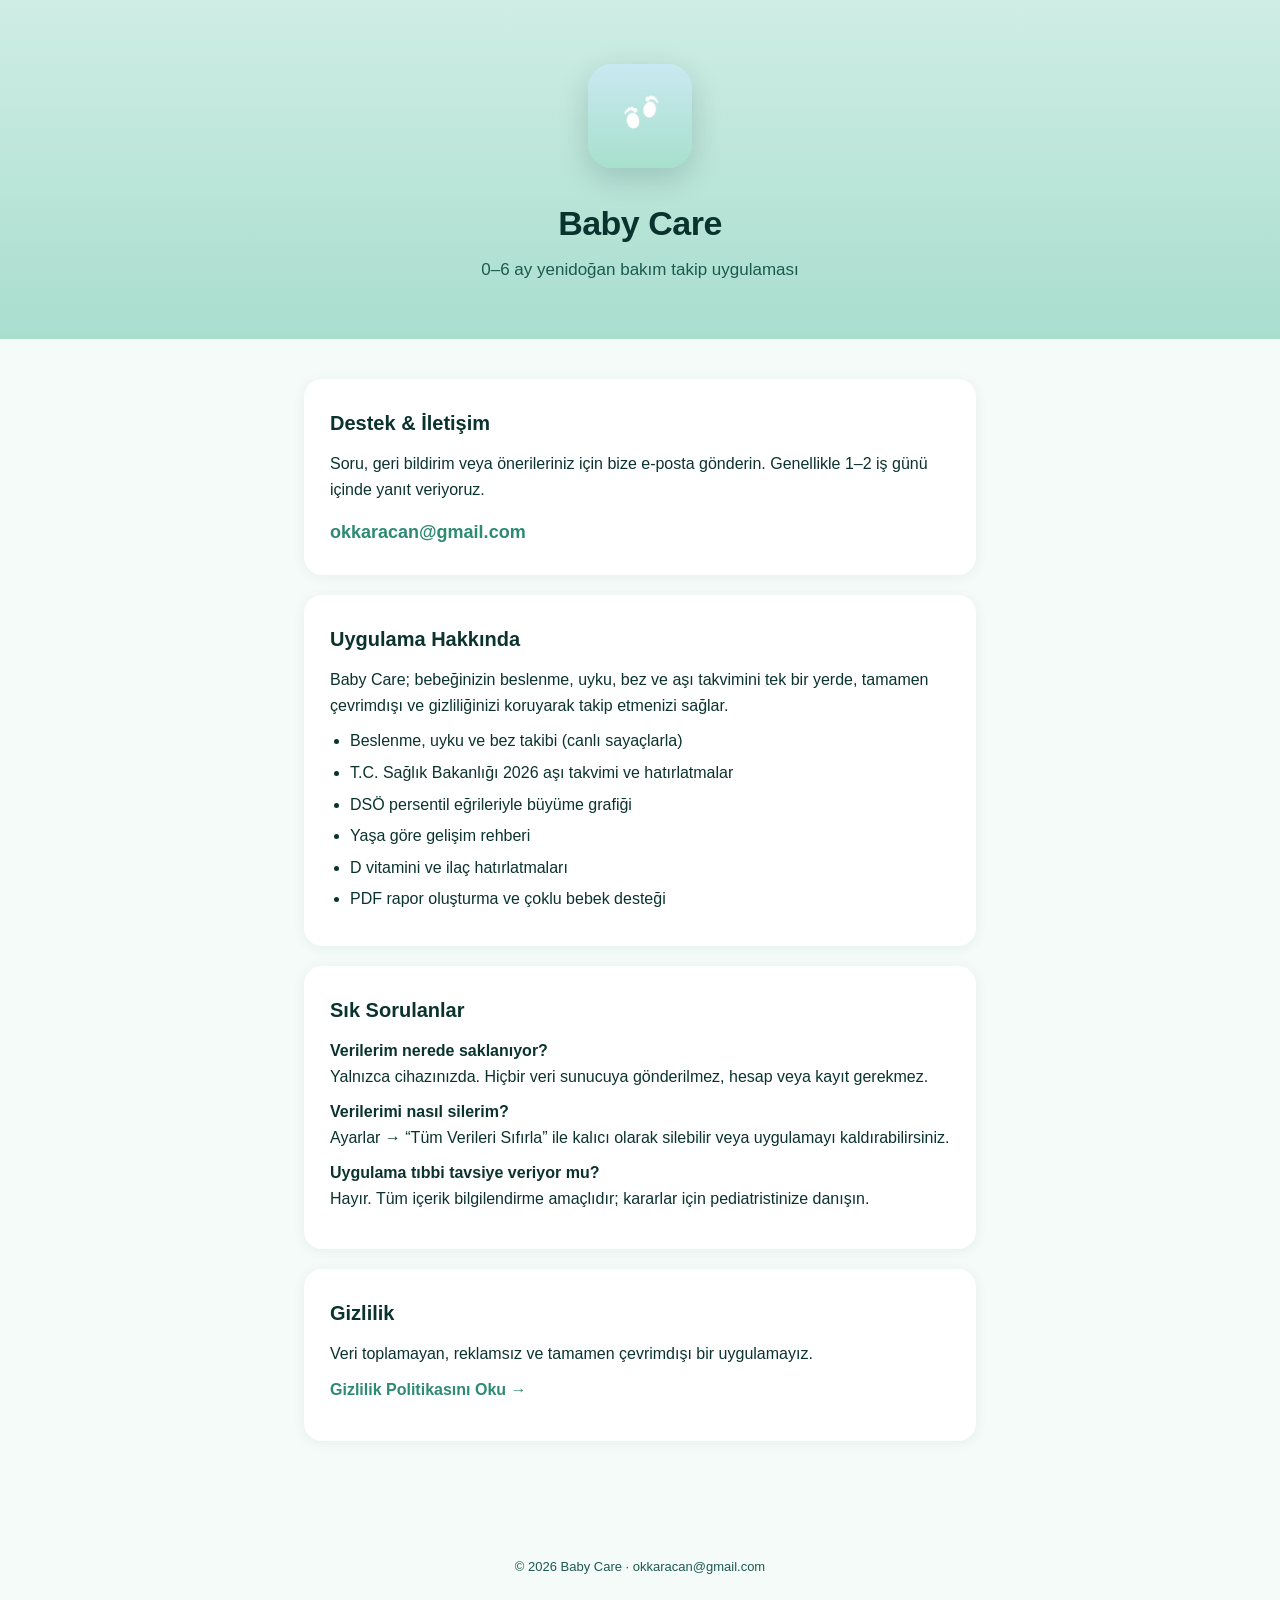
==== docs/index.html @ ab1ef3c4 "App Store hazırlığı: iPad desteği, pazarlama görselleri, destek/gizlilik sayfaları - iPad desteği ge" ====
<!doctype html>
<html lang="tr">
<head>
<meta charset="utf-8">
<meta name="viewport" content="width=device-width, initial-scale=1">
<title>Baby Care — Destek</title>
<style>
  :root { --mint:#2E8B73; --ink:#0B332D; --soft:#1C5A4E; }
  * { box-sizing:border-box; margin:0; padding:0; }
  body { font-family:-apple-system,"Segoe UI",Roboto,Helvetica,Arial,sans-serif; color:var(--ink); background:#F4FBF8; line-height:1.6; }
  .hero { background:linear-gradient(180deg,#CFEDE5 0%,#A9DECF 100%); text-align:center; padding:64px 24px 56px; }
  .hero img { width:104px; height:104px; border-radius:24px; box-shadow:0 10px 30px rgba(8,46,40,.18); }
  .hero h1 { font-size:34px; margin:20px 0 6px; letter-spacing:-.5px; }
  .hero p { color:var(--soft); font-size:17px; }
  .wrap { max-width:720px; margin:0 auto; padding:40px 24px 72px; }
  .card { background:#fff; border-radius:18px; padding:28px 26px; margin-bottom:20px; box-shadow:0 2px 14px rgba(8,46,40,.06); }
  .card h2 { font-size:20px; margin-bottom:12px; }
  .card p { margin-bottom:10px; }
  a { color:var(--mint); text-decoration:none; font-weight:600; }
  a:hover { text-decoration:underline; }
  ul { padding-left:20px; }
  li { margin-bottom:6px; }
  .mail { display:inline-block; margin-top:6px; font-size:18px; }
  footer { text-align:center; color:var(--soft); font-size:13px; padding:24px; }
</style>
</head>
<body>
  <div class="hero">
    <img src="icon.png" alt="Baby Care">
    <h1>Baby Care</h1>
    <p>0–6 ay yenidoğan bakım takip uygulaması</p>
  </div>
  <div class="wrap">
    <div class="card">
      <h2>Destek &amp; İletişim</h2>
      <p>Soru, geri bildirim veya önerileriniz için bize e-posta gönderin. Genellikle 1–2 iş günü içinde yanıt veriyoruz.</p>
      <a class="mail" href="mailto:okkaracan@gmail.com">okkaracan@gmail.com</a>
    </div>
    <div class="card">
      <h2>Uygulama Hakkında</h2>
      <p>Baby Care; bebeğinizin beslenme, uyku, bez ve aşı takvimini tek bir yerde, tamamen çevrimdışı ve gizliliğinizi koruyarak takip etmenizi sağlar.</p>
      <ul>
        <li>Beslenme, uyku ve bez takibi (canlı sayaçlarla)</li>
        <li>T.C. Sağlık Bakanlığı 2026 aşı takvimi ve hatırlatmalar</li>
        <li>DSÖ persentil eğrileriyle büyüme grafiği</li>
        <li>Yaşa göre gelişim rehberi</li>
        <li>D vitamini ve ilaç hatırlatmaları</li>
        <li>PDF rapor oluşturma ve çoklu bebek desteği</li>
      </ul>
    </div>
    <div class="card">
      <h2>Sık Sorulanlar</h2>
      <p><strong>Verilerim nerede saklanıyor?</strong><br>Yalnızca cihazınızda. Hiçbir veri sunucuya gönderilmez, hesap veya kayıt gerekmez.</p>
      <p><strong>Verilerimi nasıl silerim?</strong><br>Ayarlar → “Tüm Verileri Sıfırla” ile kalıcı olarak silebilir veya uygulamayı kaldırabilirsiniz.</p>
      <p><strong>Uygulama tıbbi tavsiye veriyor mu?</strong><br>Hayır. Tüm içerik bilgilendirme amaçlıdır; kararlar için pediatristinize danışın.</p>
    </div>
    <div class="card">
      <h2>Gizlilik</h2>
      <p>Veri toplamayan, reklamsız ve tamamen çevrimdışı bir uygulamayız.</p>
      <p><a href="privacy.html">Gizlilik Politikasını Oku →</a></p>
    </div>
  </div>
  <footer>© 2026 Baby Care · okkaracan@gmail.com</footer>
</body>
</html>
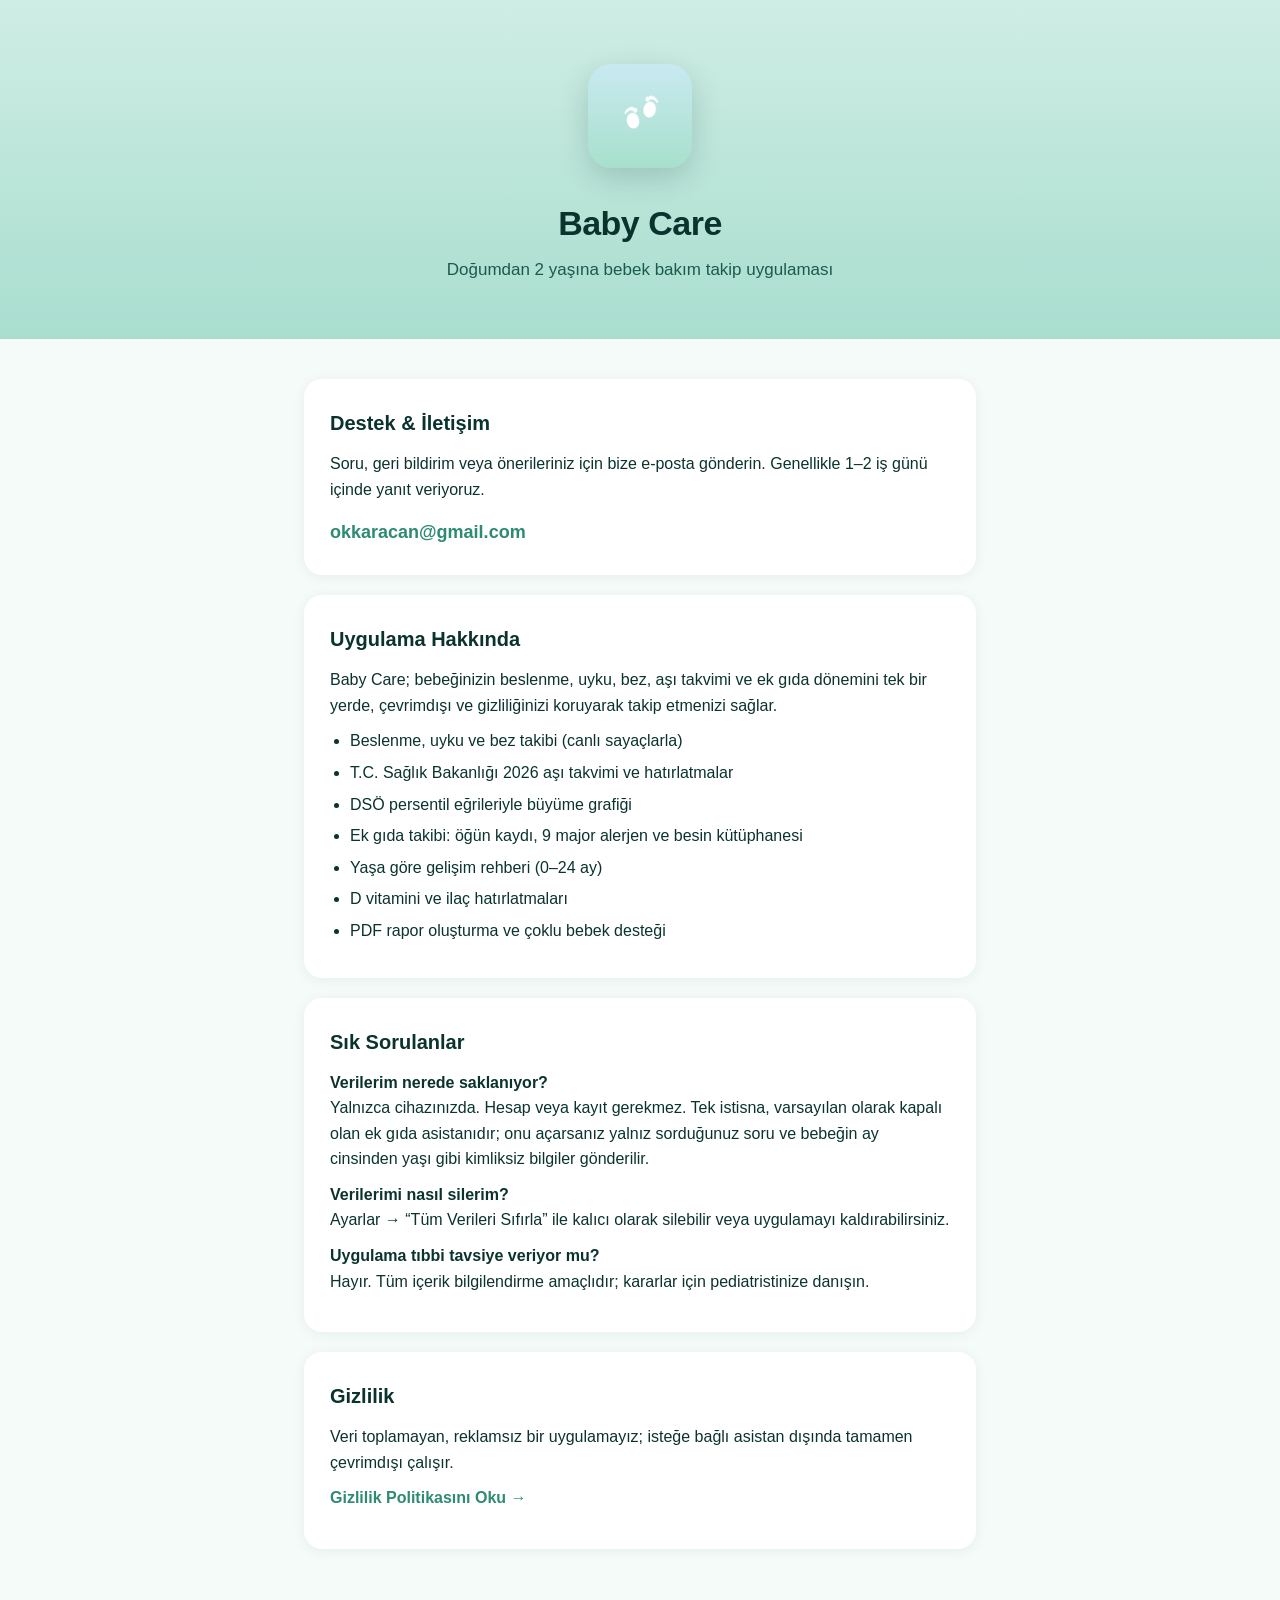
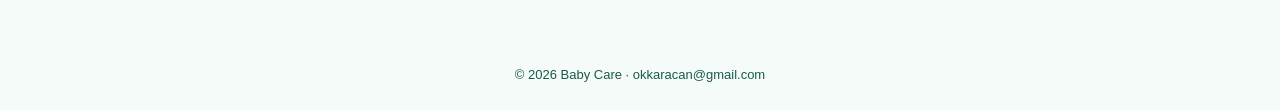
==== commit c3394bcf: "Merge fix/ai-model-zinciri: AI model zinciri düzeltmesi ve 1.6 yayın hazırlığı" ====
--- a/docs/index.html
+++ b/docs/index.html
@@ -28,7 +28,7 @@
   <div class="hero">
     <img src="icon.png" alt="Baby Care">
     <h1>Baby Care</h1>
-    <p>0–6 ay yenidoğan bakım takip uygulaması</p>
+    <p>Doğumdan 2 yaşına bebek bakım takip uygulaması</p>
   </div>
   <div class="wrap">
     <div class="card">
@@ -38,25 +38,26 @@
     </div>
     <div class="card">
       <h2>Uygulama Hakkında</h2>
-      <p>Baby Care; bebeğinizin beslenme, uyku, bez ve aşı takvimini tek bir yerde, tamamen çevrimdışı ve gizliliğinizi koruyarak takip etmenizi sağlar.</p>
+      <p>Baby Care; bebeğinizin beslenme, uyku, bez, aşı takvimi ve ek gıda dönemini tek bir yerde, çevrimdışı ve gizliliğinizi koruyarak takip etmenizi sağlar.</p>
       <ul>
         <li>Beslenme, uyku ve bez takibi (canlı sayaçlarla)</li>
         <li>T.C. Sağlık Bakanlığı 2026 aşı takvimi ve hatırlatmalar</li>
         <li>DSÖ persentil eğrileriyle büyüme grafiği</li>
-        <li>Yaşa göre gelişim rehberi</li>
+        <li>Ek gıda takibi: öğün kaydı, 9 major alerjen ve besin kütüphanesi</li>
+        <li>Yaşa göre gelişim rehberi (0–24 ay)</li>
         <li>D vitamini ve ilaç hatırlatmaları</li>
         <li>PDF rapor oluşturma ve çoklu bebek desteği</li>
       </ul>
     </div>
     <div class="card">
       <h2>Sık Sorulanlar</h2>
-      <p><strong>Verilerim nerede saklanıyor?</strong><br>Yalnızca cihazınızda. Hiçbir veri sunucuya gönderilmez, hesap veya kayıt gerekmez.</p>
+      <p><strong>Verilerim nerede saklanıyor?</strong><br>Yalnızca cihazınızda. Hesap veya kayıt gerekmez. Tek istisna, varsayılan olarak kapalı olan ek gıda asistanıdır; onu açarsanız yalnız sorduğunuz soru ve bebeğin ay cinsinden yaşı gibi kimliksiz bilgiler gönderilir.</p>
       <p><strong>Verilerimi nasıl silerim?</strong><br>Ayarlar → “Tüm Verileri Sıfırla” ile kalıcı olarak silebilir veya uygulamayı kaldırabilirsiniz.</p>
       <p><strong>Uygulama tıbbi tavsiye veriyor mu?</strong><br>Hayır. Tüm içerik bilgilendirme amaçlıdır; kararlar için pediatristinize danışın.</p>
     </div>
     <div class="card">
       <h2>Gizlilik</h2>
-      <p>Veri toplamayan, reklamsız ve tamamen çevrimdışı bir uygulamayız.</p>
+      <p>Veri toplamayan, reklamsız bir uygulamayız; isteğe bağlı asistan dışında tamamen çevrimdışı çalışır.</p>
       <p><a href="privacy.html">Gizlilik Politikasını Oku →</a></p>
     </div>
   </div>
